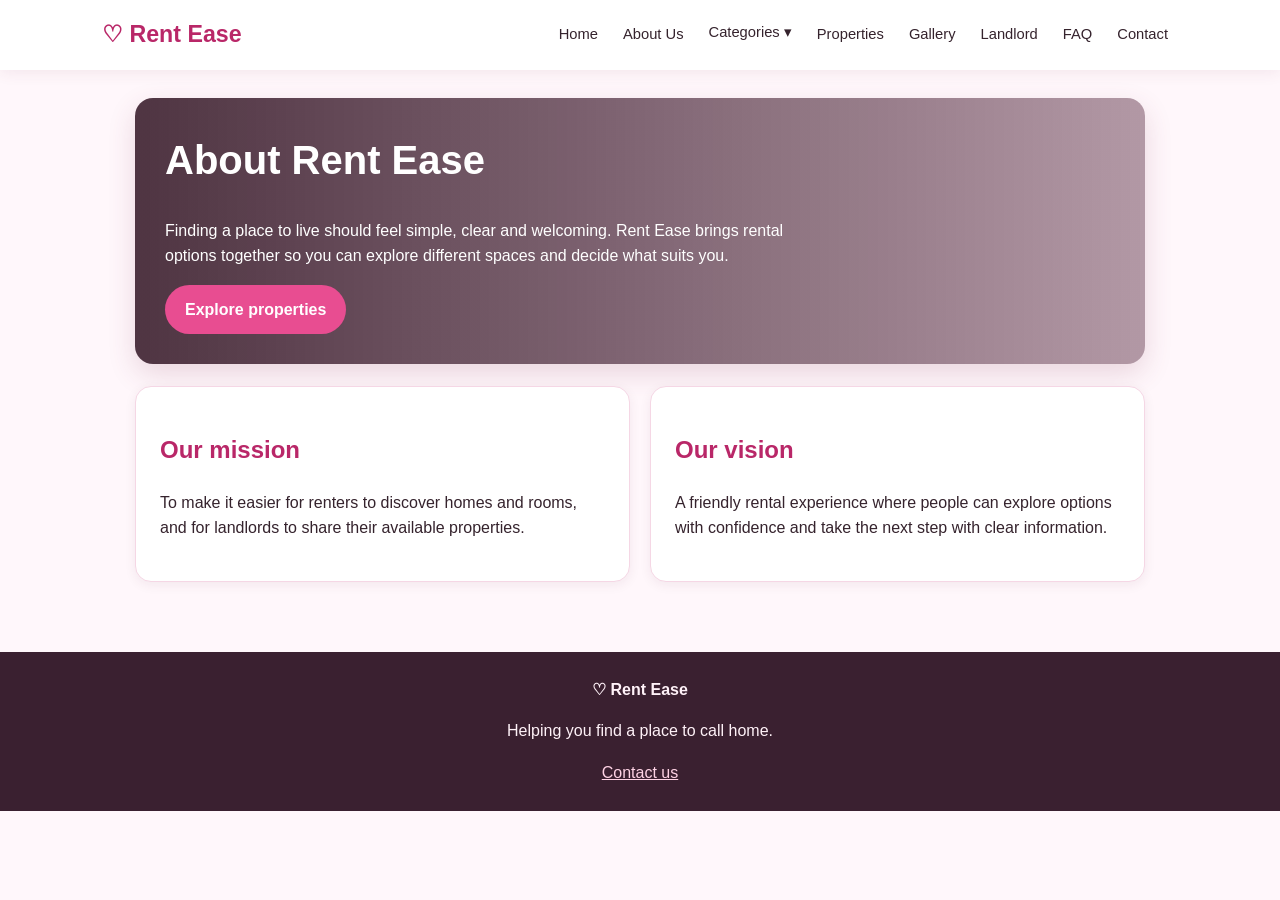
==== aboutus.html @ 19f51bb3 "Add files via upload" ====
<!DOCTYPE html>

<html lang="en">
<head><link href="bootstrap/css/bootstrap.min.css" rel="stylesheet"/>
<meta charset="utf-8"/>
<meta content="width=device-width, initial-scale=1.0" name="viewport"/>
<title>
   About Us | Rent Ease
  </title>
<style>
   :root {
    --pink:#e84d91;
    --deep:#b92768;
    --pale:#fff0f6;
    --light:#fff9fc;
    --ink:#35232d;
    --muted:#765f6b
}

* {
    box-sizing:border-box
}

body {
    margin:0;
    font:16px Arial,sans-serif;
    color:var(--ink);
    background:var(--light);
    line-height:1.6
}

header {
    background:white;
    box-shadow:0 3px 14px #7d315015
}

.nav {
    max-width:1120px;
    margin:auto;
    padding:14px 22px;
    display:flex;
    align-items:center;
    justify-content:space-between;
    gap:18px
}

.logo {
    font-size:1.45rem;
    font-weight:800;
    color:var(--deep);
    text-decoration:none;
    white-space:nowrap
}

nav {
    display:flex;
    flex-wrap:wrap;
    gap:5px
}

nav a,.dropbtn {
    color:var(--ink);
    text-decoration:none;
    padding:9px 10px;
    border:0;
    background:none;
    font-size:.92rem;
    cursor:pointer;
    border-radius:8px
}

nav a:hover,.dropbtn:hover {
    color:var(--deep);
    background:var(--pale)
}

.dropdown {
    position:relative
}

.menu {
    display:none;
    position:absolute;
    top:100%;
    left:0;
    min-width:170px;
    background:white;
    box-shadow:0 8px 22px #57203a20;
    border-radius:10px;
    padding:8px;
    z-index:5
}

.menu a {
    display:block
}

.dropdown:hover .menu,.dropdown:focus-within .menu {
    display:block
}

main {
    max-width:1000px;
    margin:35px auto;
    padding:0 22px 50px
}

.intro {
    background:var(--pale);
    padding:36px;
    border-radius:20px
}

.intro h1 {
    color:var(--deep);
    font-size:2.4rem;
    margin:0 0 10px
}

.columns {
    display:grid;
    grid-template-columns:repeat(2,1fr);
    gap:20px;
    margin-top:22px
}

.box {
    background:white;
    padding:24px;
    border:1px solid #f5d7e5;
    border-radius:16px
}

.box h2 {
    color:var(--deep)
}

.btn {
    display:inline-block;
    background:var(--pink);
    color:white;
    text-decoration:none;
    padding:12px 20px;
    border-radius:25px;
    font-weight:bold
}

footer {
    background:#3a2030;
    color:#fff2f8;
    padding:25px;
    text-align:center
}

footer a {
    color:#ffd3e5
}

@media(max-width:760px) {
    .nav {
    align-items:flex-start;
    flex-direction:column
}

.columns {
    grid-template-columns:1fr
}


}
  </style>
<style>
/* Extra styling: background photos, Bootstrap-friendly spacing and hover effects */
body {background-color:#fff7fb;}
header {position:relative;z-index:20;}
nav a, .dropbtn, .btn, .box, .card, details, .gallery-item {transition:transform .25s ease, box-shadow .25s ease, background-color .25s ease;}
nav a:hover, .dropbtn:hover {transform:translateY(-2px);background:#ffe0ee;}
.btn:hover {transform:translateY(-3px);box-shadow:0 8px 18px #b9276850;color:white;}
.box:hover, .card:hover, details:hover, .gallery-item:hover {transform:translateY(-5px);box-shadow:0 14px 30px #8b3d652b;}
.intro {background:linear-gradient(90deg,rgba(50,20,36,.86),rgba(85,36,60,.45)),url('images/image 4.jpg') center/cover no-repeat !important;color:white;min-height:255px;display:flex;flex-direction:column;justify-content:center;box-shadow:0 10px 28px #7d31502a;}
.intro h1,.intro h2,.intro p {color:white !important;}
.intro .btn {align-self:flex-start;}
.photo-strip {margin:25px 0;border-radius:18px;overflow:hidden;box-shadow:0 8px 25px #7d315026;}
.photo-strip img {width:100%;height:270px;object-fit:cover;display:block;transition:transform .35s;}
.photo-strip:hover img {transform:scale(1.035);}
.photo-strip figcaption {background:#fff0f6;padding:12px 20px;color:#8d2459;font-weight:bold;}
@media(max-width:700px){.intro{min-height:210px;padding:24px !important}.photo-strip img{height:200px}}
</style><style>
/* Simple, tidy page improvements */
main {max-width:1050px;margin:28px auto;padding:0 20px 42px;}
.intro {min-height:185px !important;padding:30px !important;border-radius:18px !important;}
.intro h1 {font-size:clamp(1.8rem,4vw,2.5rem) !important;}
.intro p {max-width:620px;line-height:1.6;}
.box,.card,.panel,details {box-shadow:0 3px 12px rgba(90,34,61,.07);}
.box:hover,.card:hover,details:hover,.gallery-item:hover {transform:translateY(-3px) !important;box-shadow:0 8px 18px rgba(90,34,61,.13) !important;}
.simple-contact-title{text-align:center;padding:20px 10px 4px;color:#8b2d5d;}
.simple-contact-title h1{font-size:2.3rem;margin-bottom:8px;}
.simple-contact-title p{color:#66505c;}
.contact-form-panel{max-width:700px !important;margin:18px auto 10px !important;padding:26px !important;}
@media(max-width:650px){.intro{padding:22px !important;min-height:160px !important}.contact-form-panel{padding:18px !important}}
</style></head>
<body>
<header>
<div class="nav">
<a class="logo" href="index.html">
     ♡ Rent Ease
    </a>
<nav>
<a href="index.html">
      Home
     </a>
<a href="aboutus.html">
      About Us
     </a>
<div class="dropdown">
<button class="dropbtn">
       Categories ▾
      </button>
<div class="menu">
<a href="categories.html#apartments">
        Apartments
       </a>
<a href="categories.html#houses">
        Houses
       </a>
<a href="categories.html#rooms">
        Single Rooms
       </a>
</div>
</div>
<a href="properties.html">
      Properties
     </a>
<a href="gallery.html">
      Gallery
     </a>
<a href="landlord.html">
      Landlord
     </a>
<a href="faq.html">
      FAQ
     </a>
<a href="contact.html">
      Contact
     </a>
</nav>
</div>
</header>
<main>
<section class="intro">
<h1>
     About Rent Ease
    </h1>
<p>
     Finding a place to live should feel simple, clear and welcoming. Rent Ease brings rental options together so you can explore different spaces and decide what suits you.
    </p>
<a class="btn" href="properties.html">
     Explore properties
    </a>
</section>
<div class="columns">
<section class="box">
<h2>
      Our mission
     </h2>
<p>
      To make it easier for renters to discover homes and rooms, and for landlords to share their available properties.
     </p>
</section>
<section class="box">
<h2>
      Our vision
     </h2>
<p>
      A friendly rental experience where people can explore options with confidence and take the next step with clear information.
     </p>
</section>
</div>

</main>
<footer>
<strong>
    ♡ Rent Ease
   </strong>
<p>
    Helping you find a place to call home.
   </p>
<a href="contact.html">
    Contact us
   </a>
</footer>
</body>
</html>
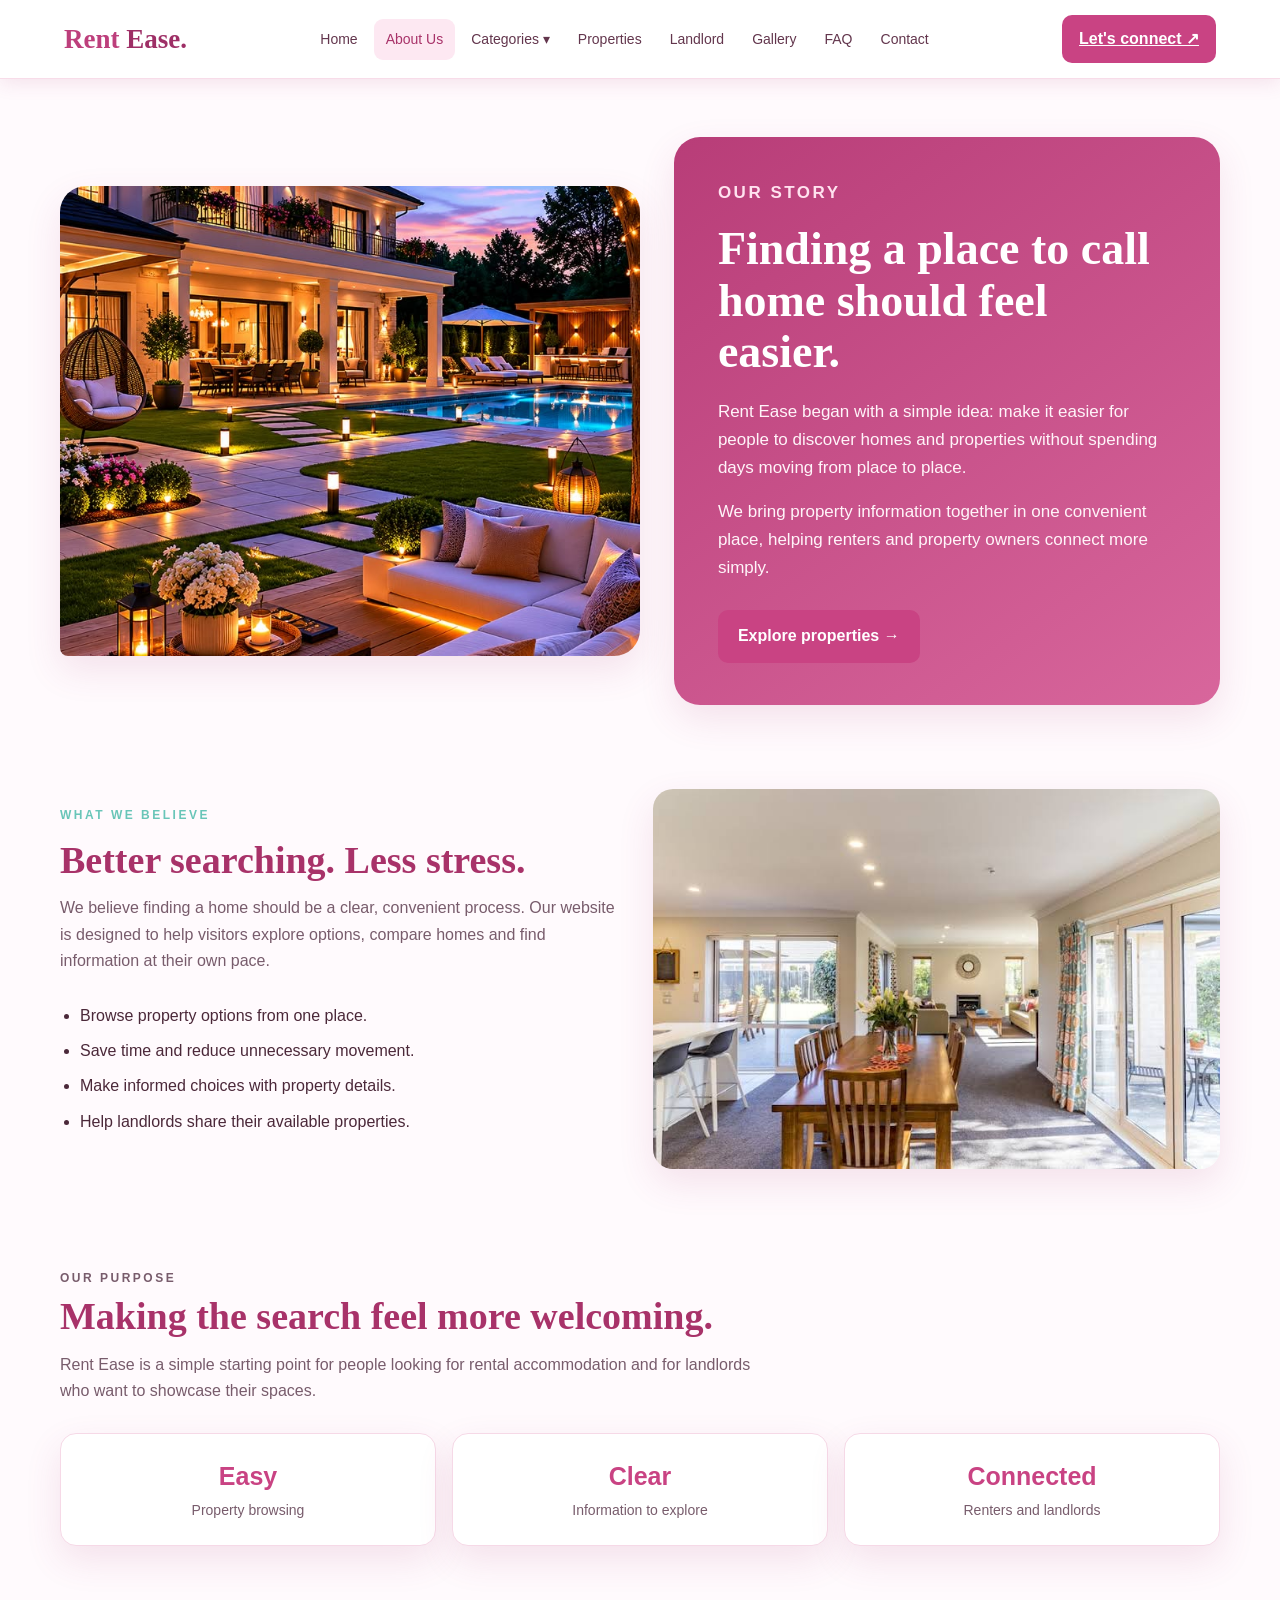
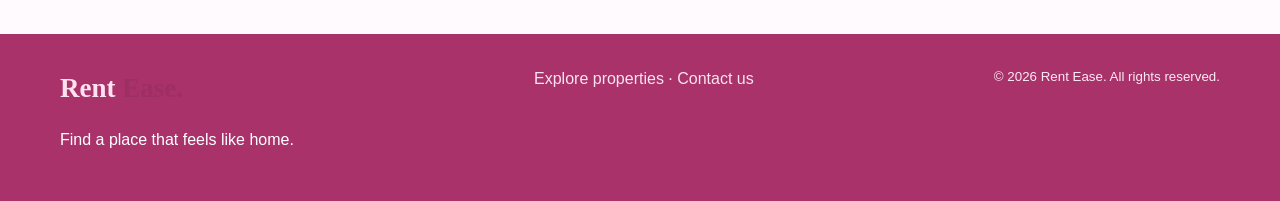
==== commit 7641f722: "update my website" ====
--- a/aboutus.html
+++ b/aboutus.html
@@ -1,293 +1,6 @@
-<!DOCTYPE html>
-
-<html lang="en">
-<head><link href="bootstrap/css/bootstrap.min.css" rel="stylesheet"/>
-<meta charset="utf-8"/>
-<meta content="width=device-width, initial-scale=1.0" name="viewport"/>
-<title>
-   About Us | Rent Ease
-  </title>
-<style>
-   :root {
-    --pink:#e84d91;
-    --deep:#b92768;
-    --pale:#fff0f6;
-    --light:#fff9fc;
-    --ink:#35232d;
-    --muted:#765f6b
-}
-
-* {
-    box-sizing:border-box
-}
-
-body {
-    margin:0;
-    font:16px Arial,sans-serif;
-    color:var(--ink);
-    background:var(--light);
-    line-height:1.6
-}
-
-header {
-    background:white;
-    box-shadow:0 3px 14px #7d315015
-}
-
-.nav {
-    max-width:1120px;
-    margin:auto;
-    padding:14px 22px;
-    display:flex;
-    align-items:center;
-    justify-content:space-between;
-    gap:18px
-}
-
-.logo {
-    font-size:1.45rem;
-    font-weight:800;
-    color:var(--deep);
-    text-decoration:none;
-    white-space:nowrap
-}
-
-nav {
-    display:flex;
-    flex-wrap:wrap;
-    gap:5px
-}
-
-nav a,.dropbtn {
-    color:var(--ink);
-    text-decoration:none;
-    padding:9px 10px;
-    border:0;
-    background:none;
-    font-size:.92rem;
-    cursor:pointer;
-    border-radius:8px
-}
-
-nav a:hover,.dropbtn:hover {
-    color:var(--deep);
-    background:var(--pale)
-}
-
-.dropdown {
-    position:relative
-}
-
-.menu {
-    display:none;
-    position:absolute;
-    top:100%;
-    left:0;
-    min-width:170px;
-    background:white;
-    box-shadow:0 8px 22px #57203a20;
-    border-radius:10px;
-    padding:8px;
-    z-index:5
-}
-
-.menu a {
-    display:block
-}
-
-.dropdown:hover .menu,.dropdown:focus-within .menu {
-    display:block
-}
-
-main {
-    max-width:1000px;
-    margin:35px auto;
-    padding:0 22px 50px
-}
-
-.intro {
-    background:var(--pale);
-    padding:36px;
-    border-radius:20px
-}
-
-.intro h1 {
-    color:var(--deep);
-    font-size:2.4rem;
-    margin:0 0 10px
-}
-
-.columns {
-    display:grid;
-    grid-template-columns:repeat(2,1fr);
-    gap:20px;
-    margin-top:22px
-}
-
-.box {
-    background:white;
-    padding:24px;
-    border:1px solid #f5d7e5;
-    border-radius:16px
-}
-
-.box h2 {
-    color:var(--deep)
-}
-
-.btn {
-    display:inline-block;
-    background:var(--pink);
-    color:white;
-    text-decoration:none;
-    padding:12px 20px;
-    border-radius:25px;
-    font-weight:bold
-}
-
-footer {
-    background:#3a2030;
-    color:#fff2f8;
-    padding:25px;
-    text-align:center
-}
-
-footer a {
-    color:#ffd3e5
-}
-
-@media(max-width:760px) {
-    .nav {
-    align-items:flex-start;
-    flex-direction:column
-}
-
-.columns {
-    grid-template-columns:1fr
-}
-
-
-}
-  </style>
-<style>
-/* Extra styling: background photos, Bootstrap-friendly spacing and hover effects */
-body {background-color:#fff7fb;}
-header {position:relative;z-index:20;}
-nav a, .dropbtn, .btn, .box, .card, details, .gallery-item {transition:transform .25s ease, box-shadow .25s ease, background-color .25s ease;}
-nav a:hover, .dropbtn:hover {transform:translateY(-2px);background:#ffe0ee;}
-.btn:hover {transform:translateY(-3px);box-shadow:0 8px 18px #b9276850;color:white;}
-.box:hover, .card:hover, details:hover, .gallery-item:hover {transform:translateY(-5px);box-shadow:0 14px 30px #8b3d652b;}
-.intro {background:linear-gradient(90deg,rgba(50,20,36,.86),rgba(85,36,60,.45)),url('images/image 4.jpg') center/cover no-repeat !important;color:white;min-height:255px;display:flex;flex-direction:column;justify-content:center;box-shadow:0 10px 28px #7d31502a;}
-.intro h1,.intro h2,.intro p {color:white !important;}
-.intro .btn {align-self:flex-start;}
-.photo-strip {margin:25px 0;border-radius:18px;overflow:hidden;box-shadow:0 8px 25px #7d315026;}
-.photo-strip img {width:100%;height:270px;object-fit:cover;display:block;transition:transform .35s;}
-.photo-strip:hover img {transform:scale(1.035);}
-.photo-strip figcaption {background:#fff0f6;padding:12px 20px;color:#8d2459;font-weight:bold;}
-@media(max-width:700px){.intro{min-height:210px;padding:24px !important}.photo-strip img{height:200px}}
-</style><style>
-/* Simple, tidy page improvements */
-main {max-width:1050px;margin:28px auto;padding:0 20px 42px;}
-.intro {min-height:185px !important;padding:30px !important;border-radius:18px !important;}
-.intro h1 {font-size:clamp(1.8rem,4vw,2.5rem) !important;}
-.intro p {max-width:620px;line-height:1.6;}
-.box,.card,.panel,details {box-shadow:0 3px 12px rgba(90,34,61,.07);}
-.box:hover,.card:hover,details:hover,.gallery-item:hover {transform:translateY(-3px) !important;box-shadow:0 8px 18px rgba(90,34,61,.13) !important;}
-.simple-contact-title{text-align:center;padding:20px 10px 4px;color:#8b2d5d;}
-.simple-contact-title h1{font-size:2.3rem;margin-bottom:8px;}
-.simple-contact-title p{color:#66505c;}
-.contact-form-panel{max-width:700px !important;margin:18px auto 10px !important;padding:26px !important;}
-@media(max-width:650px){.intro{padding:22px !important;min-height:160px !important}.contact-form-panel{padding:18px !important}}
-</style></head>
-<body>
-<header>
-<div class="nav">
-<a class="logo" href="index.html">
-     ♡ Rent Ease
-    </a>
-<nav>
-<a href="index.html">
-      Home
-     </a>
-<a href="aboutus.html">
-      About Us
-     </a>
-<div class="dropdown">
-<button class="dropbtn">
-       Categories ▾
-      </button>
-<div class="menu">
-<a href="categories.html#apartments">
-        Apartments
-       </a>
-<a href="categories.html#houses">
-        Houses
-       </a>
-<a href="categories.html#rooms">
-        Single Rooms
-       </a>
-</div>
-</div>
-<a href="properties.html">
-      Properties
-     </a>
-<a href="gallery.html">
-      Gallery
-     </a>
-<a href="landlord.html">
-      Landlord
-     </a>
-<a href="faq.html">
-      FAQ
-     </a>
-<a href="contact.html">
-      Contact
-     </a>
-</nav>
-</div>
-</header>
-<main>
-<section class="intro">
-<h1>
-     About Rent Ease
-    </h1>
-<p>
-     Finding a place to live should feel simple, clear and welcoming. Rent Ease brings rental options together so you can explore different spaces and decide what suits you.
-    </p>
-<a class="btn" href="properties.html">
-     Explore properties
-    </a>
-</section>
-<div class="columns">
-<section class="box">
-<h2>
-      Our mission
-     </h2>
-<p>
-      To make it easier for renters to discover homes and rooms, and for landlords to share their available properties.
-     </p>
-</section>
-<section class="box">
-<h2>
-      Our vision
-     </h2>
-<p>
-      A friendly rental experience where people can explore options with confidence and take the next step with clear information.
-     </p>
-</section>
-</div>
-
-</main>
-<footer>
-<strong>
-    ♡ Rent Ease
-   </strong>
-<p>
-    Helping you find a place to call home.
-   </p>
-<a href="contact.html">
-    Contact us
-   </a>
-</footer>
-</body>
-</html>
+<!doctype html><html lang="en"><head><meta charset="utf-8"><meta name="viewport" content="width=device-width,initial-scale=1"><title>About Us | Rent Ease</title><link rel="stylesheet" href="rent-ease-style.css"></head><body>
+<header class="site-header"><div class="nav-wrap"><a class="brand" href="index.html">Rent <span>Ease.</span></a><nav class="site-nav"><a href="index.html">Home</a><a class="current" href="aboutus.html">About Us</a><div class="category-dropdown"><button class="category-toggle" type="button" aria-haspopup="true">Categories ▾</button><div class="category-menu"><a href="categories.html#apartments">Apartments</a><a href="categories.html#houses">Family Homes</a><a href="categories.html#rooms">Affordable Homes</a><a href="categories.html#gardens">Homes with Gardens</a><a href="categories.html#modern">Modern Homes</a><a href="categories.html#furnished">Furnished Options</a></div></div><a href="properties.html">Properties</a><a href="landlord.html">Landlord</a><a href="gallery.html">Gallery</a><a href="faq.html">FAQ</a><a href="contact.html">Contact</a></nav><a class="nav-cta" href="contact.html">Let's connect ↗</a></div></header>
+<main><div class="wrap hero-split"><img class="hero-image" src="images/image 400.jpg" alt="Modern home surrounded by greenery"><section class="hero-copy"><p class="eyebrow">Our story</p><h1>Finding a place to call home should feel easier.</h1><p>Rent Ease began with a simple idea: make it easier for people to discover homes and properties without spending days moving from place to place.</p><p>We bring property information together in one convenient place, helping renters and property owners connect more simply.</p><a class="btn-main" href="properties.html">Explore properties →</a></section></div>
+<section class="section"><div class="wrap two-col"><div><p class="eyebrow">What we believe</p><div class="section-head"><h2>Better searching. Less stress.</h2><p>We believe finding a home should be a clear, convenient process. Our website is designed to help visitors explore options, compare homes and find information at their own pace.</p></div><ul class="check-list"><li>Browse property options from one place.</li><li>Save time and reduce unnecessary movement.</li><li>Make informed choices with property details.</li><li>Help landlords share their available properties.</li></ul></div><img class="photo-panel" src="images/image10.jpg" alt="Bright modern living room"></div></section>
+<section class="section"><div class="wrap"><div class="section-head"><p class="eyebrow">Our purpose</p><h2>Making the search feel more welcoming.</h2><p>Rent Ease is a simple starting point for people looking for rental accommodation and for landlords who want to showcase their spaces.</p></div><div class="stats"><div class="stat"><strong>Easy</strong><span>Property browsing</span></div><div class="stat"><strong>Clear</strong><span>Information to explore</span></div><div class="stat"><strong>Connected</strong><span>Renters and landlords</span></div></div></div></section></main>
+<footer class="footer"><div class="footer-inner"><div><a class="brand" href="index.html">Rent <span>Ease.</span></a><p>Find a place that feels like home.</p></div><div><a href="properties.html">Explore properties</a> · <a href="contact.html">Contact us</a></div><small>© 2026 Rent Ease. All rights reserved.</small></div></footer></body></html>
--- a/rent-ease-style.css
+++ b/rent-ease-style.css
@@ -0,0 +1,37 @@
+:root{--pine:#142c29;--pine2:#203b36;--teal:#17776d;--mint:#e9f4f0;--cream:#fbf8f3;--pink:#e879a9;--ink:#21312e;--muted:#64716d;--white:#fff;--shadow:0 14px 36px rgba(20,44,41,.10)}*{box-sizing:border-box}html{scroll-behavior:smooth}body{margin:0;background:var(--cream);color:var(--ink);font-family:Arial,Helvetica,sans-serif;line-height:1.65}a{color:var(--teal)}.site-header{background:var(--pine);color:#fff;position:sticky;top:0;z-index:20;box-shadow:0 4px 18px #0002}.nav-wrap{max-width:1200px;margin:auto;padding:15px 24px;display:flex;align-items:center;justify-content:space-between;gap:22px}.brand{font-family:Georgia,serif;font-size:27px;font-weight:bold;color:#f2b8d3;text-decoration:none;white-space:nowrap}.brand span{color:#fff}.site-nav{display:flex;gap:4px;align-items:center;flex-wrap:wrap}.site-nav a{color:#f7f8f6;text-decoration:none;padding:9px 12px;border-radius:9px;font-size:14px}.site-nav a:hover,.site-nav a.current{background:#ffffff17;color:#f4b7d2}.nav-cta{background:var(--teal);border-radius:10px;padding:11px 17px;color:#fff!important;font-weight:bold}.wrap{width:min(1160px,calc(100% - 40px));margin:auto}.hero-split{display:grid;grid-template-columns:1.03fr .97fr;gap:34px;align-items:center;padding:58px 0 42px}.hero-image{height:470px;width:100%;object-fit:cover;border-radius:26px 26px 26px 8px;box-shadow:var(--shadow)}.hero-copy{background:var(--pine);color:#fff;border-radius:26px;padding:42px 44px;min-height:420px;display:flex;flex-direction:column;justify-content:center;box-shadow:var(--shadow)}.eyebrow{text-transform:uppercase;letter-spacing:2.5px;font-weight:bold;font-size:12px;color:#69c5b8;margin:0 0 12px}.hero-copy h1,.hero-copy h2{font-family:Georgia,serif;font-size:clamp(32px,4vw,46px);line-height:1.12;margin:0 0 20px;color:#fff}.hero-copy p{color:#e2eeeb;font-size:17px;margin:0 0 16px}.btn-main,.btn-outline{display:inline-block;padding:13px 20px;border-radius:10px;text-decoration:none;font-weight:bold;margin-top:12px;align-self:flex-start}.btn-main{background:var(--teal);color:#fff}.btn-main:hover{background:#239083;color:#fff}.btn-outline{border:1px solid #fff7;color:#fff}.section{padding:42px 0 58px}.section-head{max-width:720px;margin:0 0 28px}.section-head h2{font-family:Georgia,serif;font-size:clamp(28px,3vw,38px);line-height:1.2;margin:6px 0 12px;color:var(--pine)}.section-head p{color:var(--muted);margin:0}.cards{display:grid;grid-template-columns:repeat(3,1fr);gap:22px}.card{background:#fff;border-radius:18px;overflow:hidden;box-shadow:var(--shadow);border:1px solid #e8eeeb}.card img{display:block;width:100%;height:230px;object-fit:cover}.card-body{padding:22px}.card h3{margin:0 0 8px;color:var(--pine);font-size:21px}.card p{margin:0 0 14px;color:var(--muted)}.tag{display:inline-block;background:var(--mint);color:var(--teal);border-radius:20px;padding:5px 11px;font-size:12px;font-weight:bold}.price{font-weight:bold;color:var(--teal);font-size:19px}.two-col{display:grid;grid-template-columns:1fr 1fr;gap:26px;align-items:center}.photo-panel{width:100%;height:380px;object-fit:cover;border-radius:20px;box-shadow:var(--shadow)}.soft-panel{background:var(--mint);border-radius:20px;padding:30px}.soft-panel h2{font-family:Georgia,serif;color:var(--pine);font-size:30px;margin:0 0 12px}.check-list{padding-left:20px}.check-list li{margin:9px 0}.stats{display:grid;grid-template-columns:repeat(3,1fr);gap:16px;margin-top:25px}.stat{background:white;padding:22px;border-radius:16px;text-align:center;box-shadow:var(--shadow)}.stat strong{display:block;color:var(--teal);font-size:25px}.stat span{color:var(--muted);font-size:14px}.gallery-grid{display:grid;grid-template-columns:repeat(3,1fr);gap:16px}.gallery-grid img{width:100%;height:270px;object-fit:cover;border-radius:18px;box-shadow:var(--shadow)}.gallery-grid img:nth-child(2),.gallery-grid img:nth-child(5){height:320px}.faq-list{display:grid;gap:13px;max-width:900px}.faq-list details{background:white;border:1px solid #e4ece8;border-radius:13px;padding:18px 20px;box-shadow:0 5px 16px #142c2910}.faq-list summary{font-weight:bold;color:var(--pine);cursor:pointer}.faq-list details p{color:var(--muted);margin-bottom:0}.form-card{background:white;padding:30px;border-radius:20px;box-shadow:var(--shadow)}.form-card label{display:block;font-weight:bold;margin:12px 0 6px}.form-card input,.form-card textarea,.form-card select{width:100%;padding:12px;border:1px solid #d6e2dd;border-radius:9px;font:inherit}.form-card textarea{min-height:130px}.footer{background:var(--pine);color:#e6efec;padding:32px 20px;margin-top:30px}.footer-inner{max-width:1160px;margin:auto;display:flex;justify-content:space-between;gap:20px;flex-wrap:wrap}.footer a{color:#f4b7d2;text-decoration:none}.footer small{color:#b9c9c4}.banner{background:linear-gradient(120deg,#16312d,#24635a);color:white;padding:55px 0;margin-bottom:10px}.banner h1{font-family:Georgia,serif;font-size:40px;margin:0 0 10px}.banner p{max-width:760px;color:#e1eeeb;margin:0}.notice{background:#fff7e8;border-left:4px solid #d9a34a;padding:14px 18px;border-radius:8px;color:#64502f}.property-meta{display:flex;gap:12px;flex-wrap:wrap;color:var(--muted);font-size:14px;margin:10px 0}.contact-info{display:grid;gap:15px}.info-item{background:var(--mint);border-radius:14px;padding:18px}.info-item strong{display:block;color:var(--pine)}@media(max-width:900px){.nav-wrap{flex-direction:column;align-items:flex-start}.hero-split{grid-template-columns:1fr;padding-top:30px}.hero-image{height:360px}.hero-copy{min-height:auto;padding:30px}.cards{grid-template-columns:repeat(2,1fr)}.gallery-grid{grid-template-columns:repeat(2,1fr)}}@media(max-width:600px){.wrap{width:calc(100% - 28px)}.site-nav a{padding:7px 9px;font-size:13px}.nav-cta{display:none}.cards,.two-col,.stats,.gallery-grid{grid-template-columns:1fr}.hero-image{height:280px}.hero-copy{padding:25px}.card img{height:220px}.gallery-grid img,.gallery-grid img:nth-child(2),.gallery-grid img:nth-child(5){height:240px}.banner h1{font-size:32px}}
+
+/* Rent Ease pink-and-white theme with subtle property-photo backgrounds */
+:root{--pine:#a83269;--pine2:#c34b82;--teal:#d65391;--mint:#fff0f6;--cream:#fffafd;--pink:#e879a9;--ink:#4b2839;--muted:#785c6c;--white:#fff;--shadow:0 14px 36px rgba(168,50,105,.12)}
+body{background:var(--cream);color:var(--ink)}
+a{color:#bd3f7c}
+.site-header{background:#fff;color:var(--ink);box-shadow:0 4px 18px rgba(168,50,105,.12);border-bottom:1px solid #f8dce9}
+.brand{color:#bd3f7c}.brand span{color:#9e2f66}
+.site-nav a{color:#63364d}.site-nav a:hover,.site-nav a.current{background:#fde8f2;color:#a83269}
+.nav-cta,.btn-main{background:#c94383;color:white!important}.nav-cta:hover,.btn-main:hover{background:#a83269;color:white!important}
+.hero-copy{background:linear-gradient(145deg,#b83d78,#d8669c);color:white}
+.hero-copy .eyebrow{color:#ffe2ef}.hero-copy p{color:#fff4f9}.hero-copy h1,.hero-copy h2{color:#fff}
+.btn-outline{border-color:#ffffffaa;color:white}
+.section-head h2,.card h3,.soft-panel h2,.faq-list summary{color:#a83269}
+.card{border-color:#f6d9e7}.tag{background:#fde8f2;color:#b33b76}.price{color:#b33b76}
+.soft-panel{background:linear-gradient(135deg,rgba(255,239,247,.96),rgba(255,255,255,.91)),url('images/image 2.webp') center/cover}
+.stat{background:#fff;border:1px solid #f6d9e7}.stat strong{color:#c94383}
+.faq-list details{border-color:#f6d9e7}.info-item{background:#fff0f6;border:1px solid #f7d9e8}
+.form-card{border:1px solid #f5d8e6}.form-card input,.form-card textarea,.form-card select{border-color:#efc8dc}.form-card input:focus,.form-card textarea:focus,.form-card select:focus{outline:2px solid #f3bfd8}
+.footer{background:#a83269;color:#fff}.footer a{color:#ffe2ef}.footer small{color:#ffeaf4}
+.banner{background:linear-gradient(110deg,rgba(168,50,105,.90),rgba(213,83,145,.78)),url('images/image 5.jpg') center/cover no-repeat;color:white;border-radius:0 0 28px 28px}
+.banner .eyebrow{color:#ffe2ef}.banner h1{color:white}.banner p{color:#fff5fa}
+/* A few photo-backed accents, kept subtle so the pages remain readable */
+.about-story .hero-copy{background:linear-gradient(140deg,rgba(168,50,105,.96),rgba(211,82,144,.91)),url('images/image 6.jpg') center/cover}
+.gallery-grid img{border:4px solid white;box-shadow:0 10px 24px rgba(168,50,105,.13)}
+.contact-info .photo-panel{border:5px solid white}
+@media(max-width:900px){.site-header{background:white}.nav-wrap{gap:12px}}
+
+/* Category dropdown navigation: hover, keyboard and tap-friendly */
+.site-nav .category-dropdown{position:relative;display:inline-block}
+.site-nav .category-toggle{background:transparent;border:0;color:#63364d;text-decoration:none;padding:9px 12px;border-radius:9px;font-size:14px;cursor:pointer;font-family:inherit}
+.site-nav .category-toggle:hover,.site-nav .category-dropdown.current .category-toggle{background:#fde8f2;color:#a83269}
+.site-nav .category-menu{display:none;position:absolute;top:100%;left:0;min-width:190px;background:#fff;padding:8px;border:1px solid #f6d9e7;border-radius:12px;box-shadow:0 10px 24px rgba(90,25,55,.15);z-index:50}
+.site-nav .category-menu a{display:block;color:#63364d;padding:9px 12px;border-radius:8px;white-space:nowrap}
+.site-nav .category-menu a:hover{background:#fde8f2;color:#a83269}
+.site-nav .category-dropdown:hover .category-menu,.site-nav .category-dropdown:focus-within .category-menu{display:block}
+@media(max-width:600px){.site-nav .category-menu{position:static;box-shadow:none;margin-top:3px}}
